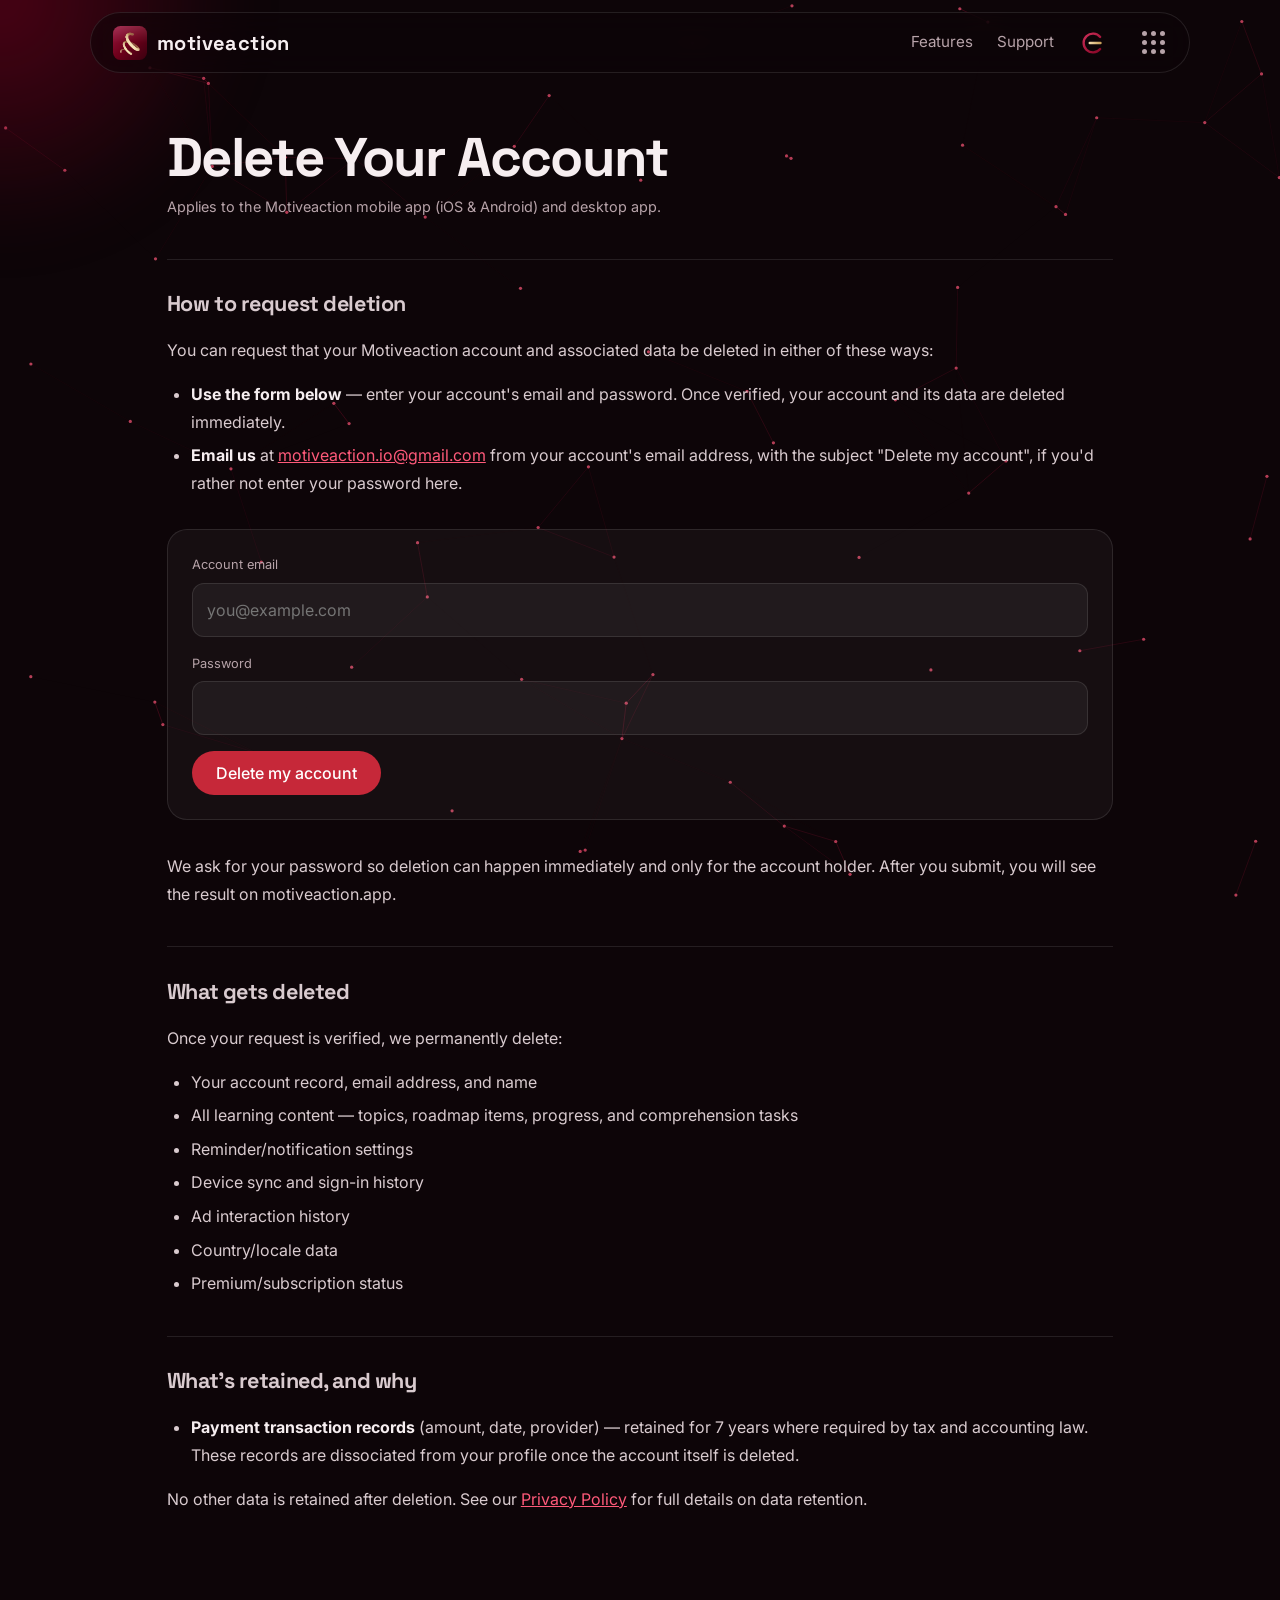
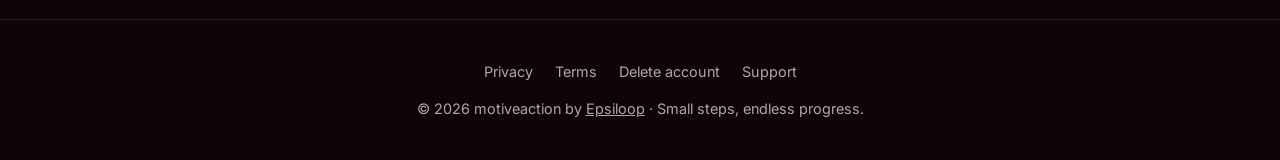
==== delete-account.html @ 20551ca3 "add new project" ====
<!doctype html>
<html lang="en">
<head>
<meta charset="utf-8">
<meta name="viewport" content="width=device-width,initial-scale=1">
<title>Delete Your Account — MotiveAction</title>
<meta name="description" content="How to request deletion of your MotiveAction account and data.">
<meta name="theme-color" content="#800020">
<link rel="canonical" href="https://motiveaction.epsiloop.io/delete-account.html">
<meta name="robots" content="index,follow,max-image-preview:large">
<meta property="og:type" content="website">
<meta property="og:site_name" content="MotiveAction">
<meta property="og:title" content="Delete Your Account — MotiveAction">
<meta property="og:description" content="How to request deletion of your MotiveAction account and data.">
<meta property="og:url" content="https://motiveaction.epsiloop.io/delete-account.html">
<meta property="og:image" content="https://motiveaction.epsiloop.io/og-image.png">
<meta property="og:image:width" content="1200">
<meta property="og:image:height" content="630">
<meta property="og:locale" content="en_US">
<meta name="twitter:card" content="summary_large_image">
<meta name="twitter:title" content="Delete Your Account — MotiveAction">
<meta name="twitter:description" content="How to request deletion of your MotiveAction account and data.">
<meta name="twitter:image" content="https://motiveaction.epsiloop.io/og-image.png">
<link rel="manifest" href="site.webmanifest">
<link rel="icon" href="png/motiveaction-64.png" type="image/png">
<link rel="apple-touch-icon" href="png/motiveaction-180.png">
<link rel="preconnect" href="https://fonts.googleapis.com">
<link rel="preconnect" href="https://fonts.gstatic.com" crossorigin>
<link href="https://fonts.googleapis.com/css2?family=Space+Grotesk:wght@400;500;700&family=Inter:wght@400;500&display=swap" rel="stylesheet">
<link rel="stylesheet" href="style.css">
</head>
<body>
<canvas id="bg" aria-hidden="true"></canvas>
<div class="glow" aria-hidden="true"></div>

<header class="nav">
  <a class="brand" href="/"><img class="brand-ico" src="png/motiveaction-64.png" alt="" width="34" height="34"><span>motiveaction</span></a>
  <nav>
    <a href="/#features">Features</a><a href="support.html">Support</a>
    <a href="https://epsiloop.io" class="nav-logo" aria-label="Epsiloop"><img src="logo.svg" alt="Epsiloop" width="30" height="30"></a>
    <div class="apps">
      <button class="apps-btn" aria-label="Our projects" aria-haspopup="true" aria-expanded="false"><i></i><i></i><i></i><i></i><i></i><i></i><i></i><i></i><i></i></button>
      <div class="apps-menu" role="menu">
        <a href="https://motiveaction.epsiloop.io" role="menuitem"><img src="apps/motiveaction.png" alt="" width="56" height="56">Motiveaction</a>
        <a href="https://biovault.epsiloop.io" role="menuitem"><img src="apps/biovault.png" alt="" width="56" height="56">BioVault</a>
        <a href="https://fraym.epsiloop.io" role="menuitem"><img src="apps/fraym.png" alt="" width="56" height="56">Fraym</a>
      </div>
    </div>
  </nav>
</header>

<main class="legal">
  <h1 class="reveal">Delete Your Account</h1>
  <p class="meta reveal">Applies to the Motiveaction mobile app (iOS &amp; Android) and desktop app.</p>
  <div class="body">


      
      
      

      
      
      
      
      

      <h2>How to request deletion</h2>
      <p>You can request that your Motiveaction account and associated data be deleted in either of these ways:</p>
      <ul>
        <li><strong>Use the form below</strong> — enter your account's email and password. Once verified, your account and its data are deleted immediately.</li>
        <li><strong>Email us</strong> at <a href="mailto:motiveaction.io@gmail.com">motiveaction.io@gmail.com</a> from your account's email address, with the subject "Delete my account", if you'd rather not enter your password here.</li>
      </ul>
      

      

      <form method="POST" action="https://motiveaction.app/delete-account" class="del-form">
        <label for="email">Account email</label>
        <input id="email" type="email" name="email" required placeholder="you@example.com" autocomplete="email">
        <label for="password">Password</label>
        <input id="password" type="password" name="password" required autocomplete="current-password">
        <button type="submit" onclick="return confirm('This permanently deletes your account and all your data. This cannot be undone. Continue?');">Delete my account</button>
      </form>
      <p>We ask for your password so deletion can happen immediately and only for the account holder. After you submit, you will see the result on motiveaction.app.</p>
      <h2>What gets deleted</h2>
      <p>Once your request is verified, we permanently delete:</p>
      <ul>
        <li>Your account record, email address, and name</li>
        <li>All learning content — topics, roadmap items, progress, and comprehension tasks</li>
        <li>Reminder/notification settings</li>
        <li>Device sync and sign-in history</li>
        <li>Ad interaction history</li>
        <li>Country/locale data</li>
        <li>Premium/subscription status</li>
      </ul>

      <h2>What's retained, and why</h2>
      <ul>
        <li><strong>Payment transaction records</strong> (amount, date, provider) — retained for 7 years where required by tax and accounting law. These records are dissociated from your profile once the account itself is deleted.</li>
      </ul>
      <p>No other data is retained after deletion. See our <a href="privacy.html">Privacy Policy</a> for full details on data retention.</p>

    
  </div>
</main>

<footer>
  <div class="links"><a href="privacy.html">Privacy</a><a href="terms.html">Terms</a><a href="delete-account.html">Delete account</a><a href="support.html">Support</a></div>
  © <span id="y"></span> motiveaction by <a href="https://epsiloop.io" style="color:inherit">Epsiloop</a> · Small steps, endless progress.
</footer>
<script src="script.js"></script>
</body>
</html>
---- style.css ----
:root{--bg:#0d0508;--burg:#800020;--burg-2:#a3153a;--pink:#ff5a7a;--text:#f6eef0;--mute:#b7a3a9;--card:rgba(255,255,255,.04);--line:rgba(255,255,255,.1)}
*{box-sizing:border-box;margin:0}
html{scroll-behavior:smooth}
body{background:var(--bg);color:var(--text);font:400 17px/1.6 Inter,system-ui,sans-serif;overflow-x:hidden}
#bg{position:fixed;inset:0;z-index:-2;width:100%;height:100%}
.glow{position:fixed;width:520px;height:520px;border-radius:50%;pointer-events:none;z-index:-1;left:0;top:0;
  background:radial-gradient(circle,rgba(128,0,32,.55),transparent 65%);transform:translate(-50%,-50%);filter:blur(30px)}
h1,h2,h3,.brand{font-family:"Space Grotesk",sans-serif}
.nav{position:fixed;top:12px;left:0;right:0;margin:0 auto;width:min(1100px,calc(100% - 24px));z-index:10;display:flex;justify-content:space-between;align-items:center;padding:8px 14px 8px 22px;
  backdrop-filter:blur(14px);background:rgba(13,5,8,.55);border:1px solid var(--line);border-radius:999px}
.brand{display:flex;align-items:center;gap:10px;color:var(--text);text-decoration:none;font-weight:700;font-size:1.25rem;letter-spacing:.02em}
.nav nav{display:flex;align-items:center;gap:24px}
.nav nav a{color:var(--mute);text-decoration:none;font-size:.95rem;transition:color .2s}
.nav nav a:hover{color:var(--text)}
.btn{display:inline-block;padding:14px 28px;border-radius:999px;background:linear-gradient(135deg,var(--burg-2),var(--burg));color:#fff!important;
  text-decoration:none;font-weight:500;box-shadow:0 8px 30px rgba(128,0,32,.45);transition:transform .2s,box-shadow .2s}
.btn:hover{transform:translateY(-2px);box-shadow:0 12px 40px rgba(163,21,58,.65)}
.btn.small{padding:8px 18px}
.btn.ghost{background:transparent;border:1px solid var(--line);box-shadow:none}
.btn.ghost:hover{border-color:var(--pink)}
.hero{min-height:100vh;display:flex;flex-direction:column;justify-content:center;padding:120px 6vw 60px;max-width:1100px;margin:auto}
.eyebrow{color:var(--pink);letter-spacing:.3em;text-transform:uppercase;font-size:.8rem;margin-bottom:20px}
h1{font-size:clamp(2.8rem,8vw,6.5rem);line-height:1.02;font-weight:700;letter-spacing:-.03em}
.grad{background:linear-gradient(100deg,var(--pink),var(--burg-2) 50%,#ffb3c1);background-size:200% auto;-webkit-background-clip:text;background-clip:text;color:transparent;animation:shine 6s linear infinite}
@keyframes shine{to{background-position:200% center}}
.lead{max-width:560px;color:var(--mute);margin:28px 0 36px;font-size:1.2rem}
.cta{display:flex;gap:14px;flex-wrap:wrap;margin-top:32px}
.scroll{position:absolute;bottom:28px;left:50%;width:22px;height:36px;border:2px solid var(--line);border-radius:12px}
.scroll::after{content:"";position:absolute;left:50%;top:6px;width:3px;height:7px;margin-left:-1.5px;background:var(--pink);border-radius:2px;animation:wheel 1.6s infinite}
@keyframes wheel{to{transform:translateY(12px);opacity:0}}
.section{max-width:1100px;margin:auto;padding:110px 6vw}
.section.center{text-align:center}
h2{font-size:clamp(1.8rem,4vw,3rem);letter-spacing:-.02em;margin-bottom:40px}
.cards{display:grid;grid-template-columns:repeat(auto-fit,minmax(280px,1fr));gap:24px}
.card{position:relative;display:block;padding:34px;border-radius:24px;border:1px solid var(--line);background:var(--card);backdrop-filter:blur(10px);
  color:var(--text);text-decoration:none;transition:border-color .3s,transform .15s ease-out;transform-style:preserve-3d;overflow:hidden}
.card::before{content:"";position:absolute;inset:0;background:radial-gradient(300px circle at var(--mx,50%) var(--my,0%),rgba(255,90,122,.18),transparent 70%);opacity:0;transition:opacity .3s}
.card:hover{border-color:var(--burg-2)}.card:hover::before{opacity:1}
.tag{font-size:.75rem;color:var(--pink);letter-spacing:.08em}
.card h3{font-size:1.9rem;margin:10px 0}
.card p{color:var(--mute)}
.arrow{display:inline-block;margin-top:22px;color:var(--pink)}
.about{font-size:1.35rem;max-width:760px;color:var(--mute)}
.about em{color:var(--text);font-style:normal;border-bottom:2px solid var(--burg-2)}
.stats{display:grid;grid-template-columns:repeat(auto-fit,minmax(200px,1fr));gap:24px;margin-top:60px}
.stats b{display:block;font:700 3.2rem "Space Grotesk",sans-serif;color:var(--pink)}
.stats small{color:var(--mute)}
footer{text-align:center;color:var(--mute);padding:40px 20px;border-top:1px solid var(--line);font-size:.9rem}
.reveal{opacity:0;transform:translateY(30px);transition:opacity .8s,transform .8s}
.reveal.in{opacity:1;transform:none}
@media(max-width:600px){.nav nav>a:not(.btn){display:none}.scroll{display:none}}
@media(prefers-reduced-motion:reduce){*{animation:none!important;transition:none!important}.reveal{opacity:1;transform:none}}

/* --- product sub-site additions --- */
.nav nav a.active{color:var(--text)}
.hero.compact{min-height:78vh}
.hero h1.product{font-size:clamp(2.6rem,7vw,5.2rem)}
.feat{display:block;cursor:default}
.feat .ico{display:grid;place-items:center;width:56px;height:56px;border-radius:16px;margin-bottom:16px;background:linear-gradient(135deg,rgba(255,90,122,.16),rgba(128,0,32,.28));border:1px solid rgba(255,90,122,.28);box-shadow:0 8px 24px rgba(128,0,32,.35),inset 0 1px 0 rgba(255,255,255,.1);transition:transform .25s}
.feat .ico svg{width:30px;height:30px}
.feat:hover .ico{transform:translateY(-3px) scale(1.06)}
.feat h3{font-size:1.25rem;margin:0 0 8px}
.feat p{color:var(--mute);font-size:.98rem}
.legal{max-width:1100px;margin:auto;padding:130px 6vw 90px}
.legal h1{font-size:clamp(2.2rem,5vw,3.4rem);margin-bottom:10px}
.legal .meta{color:var(--mute);font-size:.9rem;margin-bottom:40px}
.legal .body{color:#d9cbcf;font-size:1rem;line-height:1.75}
.legal .body p{margin-bottom:1rem}
.legal .body h2{font-size:1.35rem;margin:2.4rem 0 .8rem;padding-top:1.6rem;border-top:1px solid var(--line)}
.legal .body h3{font-size:1.08rem;font-family:"Space Grotesk",sans-serif;margin:1.5rem 0 .5rem;color:var(--text)}
.legal .body ul,.legal .body ol{padding-left:1.5rem;margin-bottom:1rem}
.legal .body li{margin-bottom:.35rem}
.legal .body a{color:var(--pink)}
.legal .body strong{color:var(--text)}
.legal .body code{background:var(--card);border:1px solid var(--line);border-radius:6px;padding:1px 6px;font-size:.9em}
.legal .body address{font-style:normal;background:var(--card);border:1px solid var(--line);border-radius:14px;padding:1rem 1.25rem;margin-bottom:1rem;line-height:1.9}
.legal .body table{width:100%;border-collapse:collapse;margin-bottom:1.25rem;font-size:.9rem;display:block;overflow-x:auto}
.legal .body th{text-align:left;background:rgba(255,255,255,.06);padding:.6rem .85rem;border:1px solid var(--line)}
.legal .body td{padding:.6rem .85rem;border:1px solid var(--line);vertical-align:top}
.del-form{margin:2rem 0;padding:1.5rem;border:1px solid var(--line);border-radius:20px;background:var(--card)}
.del-form label{display:block;font-size:.8rem;color:var(--mute);margin-bottom:6px}
.del-form input{width:100%;margin-bottom:16px;padding:12px 14px;border-radius:12px;border:1px solid var(--line);background:rgba(255,255,255,.05);color:var(--text);font:inherit}
.del-form input:focus{outline:none;border-color:var(--pink)}
.del-form button{border:0;cursor:pointer;padding:12px 24px;border-radius:999px;background:#c62839;color:#fff;font:500 1rem Inter,sans-serif}
.del-form button:hover{background:#e0303f}
footer .links{display:flex;gap:22px;justify-content:center;flex-wrap:wrap;margin-bottom:14px}
footer .links a{color:var(--mute);text-decoration:none}
footer .links a:hover{color:var(--pink)}

/* --- MotiveAction app icon --- */
.brand-ico{border-radius:22%}
.hero-ico{width:88px;height:88px;border-radius:22%;margin-bottom:22px;box-shadow:0 10px 40px rgba(76,102,255,.45)}

/* --- apps menu + product icons --- */
.apps{position:relative}
.apps-btn{display:grid;grid-template-columns:repeat(3,5px);gap:4px;padding:10px;border-radius:50%;border:0;background:transparent;cursor:pointer;transition:background .2s}
.apps-btn:hover,.apps-btn[aria-expanded=true]{background:rgba(255,255,255,.08)}
.apps-btn i{width:5px;height:5px;border-radius:50%;background:var(--mute)}
.apps-menu{position:absolute;right:0;top:calc(100% + 14px);width:280px;padding:16px;border-radius:20px;border:1px solid var(--line);
  background:rgba(20,8,12,.96);backdrop-filter:blur(14px);box-shadow:0 20px 60px rgba(0,0,0,.6);
  display:none;grid-template-columns:repeat(2,1fr);gap:6px}
.apps-menu.open{display:grid}
.apps-menu a{display:flex;flex-direction:column;align-items:center;gap:8px;padding:14px 8px;border-radius:14px;color:var(--text)!important;text-decoration:none;font-size:.9rem;transition:background .2s}
.apps-menu a:hover{background:rgba(255,255,255,.07)}
.apps-menu img,.card .app-ico{width:56px;height:56px;border-radius:50%;display:block}
.nav-logo{display:flex;align-items:center}.nav-logo img{display:block}
@media(max-width:600px){
  .nav{padding:6px 10px 6px 16px;top:8px;width:calc(100% - 16px)}
  .nav nav{gap:10px}
  .nav nav>a.nav-logo{display:flex}
  .apps{position:static}
  .apps-menu{position:absolute;left:0;right:0;width:auto;top:calc(100% + 8px)}
}

.store{display:inline-flex;align-items:center;gap:12px;padding:10px 22px 10px 18px;border-radius:14px;color:#fff!important;text-decoration:none;
  background:linear-gradient(160deg,rgba(255,255,255,.1),rgba(255,255,255,.03)),#150a0e;border:1px solid rgba(255,255,255,.16);
  box-shadow:0 8px 24px rgba(0,0,0,.4),inset 0 1px 0 rgba(255,255,255,.12);backdrop-filter:blur(10px);transition:transform .2s,border-color .2s,box-shadow .2s}
.store:hover{transform:translateY(-2px);border-color:var(--pink);box-shadow:0 12px 32px rgba(163,21,58,.5),inset 0 1px 0 rgba(255,255,255,.18)}
.store svg{width:28px;height:28px;flex:none}
.store span{display:flex;flex-direction:column;text-align:left;line-height:1.1}
.store small{font-size:.68rem;opacity:.7;letter-spacing:.02em}
.store b{font-size:1.1rem;font-weight:600}

/* --- coming soon badge --- */
.badge{display:inline-block;vertical-align:middle;margin-left:8px;padding:3px 10px;border-radius:999px;font:500 .68rem Inter,sans-serif;letter-spacing:.06em;text-transform:uppercase;color:var(--pink);border:1px solid rgba(255,90,122,.4);background:rgba(255,90,122,.1)}
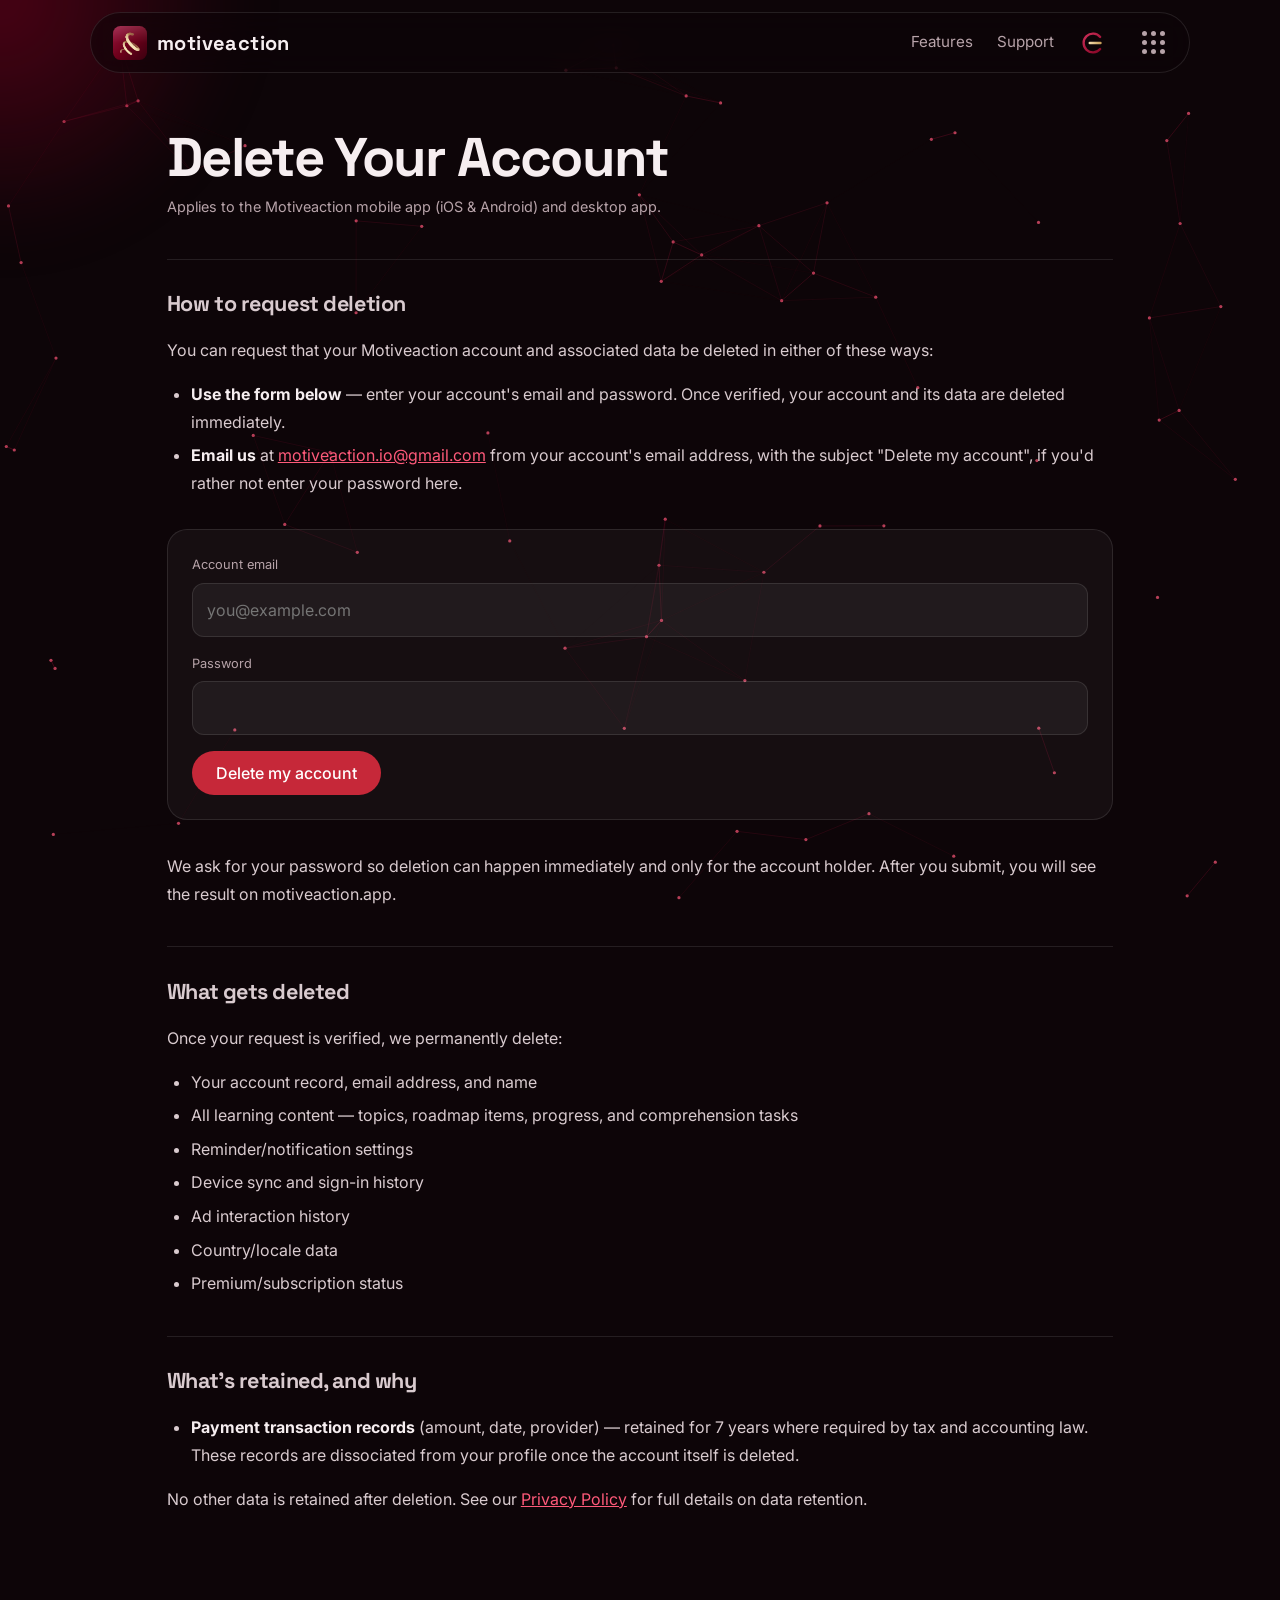
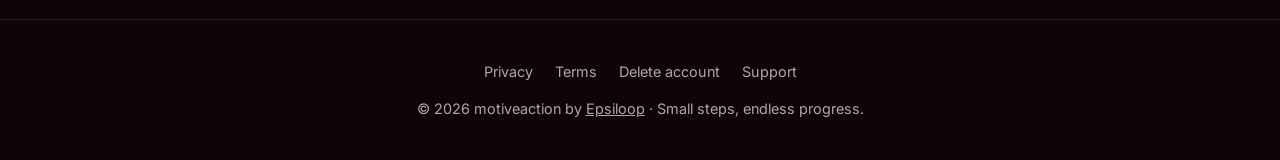
==== commit 418d3913: "rename biovault to epsivault" ====
--- a/delete-account.html
+++ b/delete-account.html
@@ -42,7 +42,7 @@
       <button class="apps-btn" aria-label="Our projects" aria-haspopup="true" aria-expanded="false"><i></i><i></i><i></i><i></i><i></i><i></i><i></i><i></i><i></i></button>
       <div class="apps-menu" role="menu">
         <a href="https://motiveaction.epsiloop.io" role="menuitem"><img src="apps/motiveaction.png" alt="" width="56" height="56">Motiveaction</a>
-        <a href="https://biovault.epsiloop.io" role="menuitem"><img src="apps/biovault.png" alt="" width="56" height="56">BioVault</a>
+        <a href="https://epsivalut.epsiloop.io" role="menuitem"><img src="apps/biovault.png" alt="" width="56" height="56">BioVault</a>
         <a href="https://fraym.epsiloop.io" role="menuitem"><img src="apps/fraym.png" alt="" width="56" height="56">Fraym</a>
       </div>
     </div>
--- a/style.css
+++ b/style.css
@@ -123,3 +123,43 @@
 
 /* --- coming soon badge --- */
 .badge{display:inline-block;vertical-align:middle;margin-left:8px;padding:3px 10px;border-radius:999px;font:500 .68rem Inter,sans-serif;letter-spacing:.06em;text-transform:uppercase;color:var(--pink);border:1px solid rgba(255,90,122,.4);background:rgba(255,90,122,.1)}
+/* --- download buttons: fixed-size button; version list drops down as an overlay (no layout shift) --- */
+.cta{align-items:flex-start}
+.dl{position:relative;width:230px;color:#fff;cursor:pointer;outline:none;z-index:1}
+.dl:hover,.dl:focus-within,.dl.open{z-index:20}
+.dl-head{position:relative;display:flex;align-items:center;gap:12px;padding:12px 16px 12px 18px;border-radius:16px;
+  background:linear-gradient(160deg,rgba(255,255,255,.1),rgba(255,255,255,.03)),#150a0e;border:1px solid rgba(255,255,255,.16);
+  box-shadow:0 8px 24px rgba(0,0,0,.4),inset 0 1px 0 rgba(255,255,255,.12);backdrop-filter:blur(10px);
+  transition:border-color .3s,box-shadow .4s,border-radius .3s .1s}
+.dl:hover .dl-head,.dl:focus-within .dl-head,.dl.open .dl-head{border-color:var(--pink);border-radius:16px 16px 0 0;transition-delay:0s;
+  box-shadow:0 12px 30px rgba(163,21,58,.45),inset 0 1px 0 rgba(255,255,255,.18)}
+.dl-head>svg{width:28px;height:28px;flex:none;transition:transform .4s cubic-bezier(.2,.8,.2,1)}
+.dl-head>span{display:flex;flex-direction:column;line-height:1.1;flex:1}
+.dl-head small{font-size:.68rem;opacity:.7}
+.dl-head b{font-size:1.1rem;font-weight:600}
+.chev{width:8px;height:8px;border-right:2px solid var(--mute);border-bottom:2px solid var(--mute);transform:translateY(-2px) rotate(45deg);transition:transform .4s cubic-bezier(.2,.8,.2,1),border-color .3s}
+.dl:hover .chev,.dl:focus-within .chev,.dl.open .chev{transform:translateY(2px) rotate(225deg);border-color:var(--pink)}
+.dl:hover .dl-head>svg,.dl:focus-within .dl-head>svg,.dl.open .dl-head>svg{transform:translateY(-2px) scale(1.1)}
+.dl-opts{position:absolute;left:0;right:0;top:100%;display:grid;grid-template-rows:0fr;pointer-events:none;
+  background:#150a0e;border-radius:0 0 16px 16px;box-shadow:0 24px 50px rgba(0,0,0,.6);transition:grid-template-rows .45s cubic-bezier(.2,.8,.2,1)}
+.dl:hover .dl-opts,.dl:focus-within .dl-opts,.dl.open .dl-opts{grid-template-rows:1fr;pointer-events:auto}
+.dl-opts>div{min-height:0;overflow:hidden;padding:0 10px;display:flex;flex-direction:column;gap:6px;border:1px solid transparent;border-top:0;border-radius:0 0 16px 16px;
+  transition:padding .45s,border-color .3s}
+.dl:hover .dl-opts>div,.dl:focus-within .dl-opts>div,.dl.open .dl-opts>div{padding:10px 10px 12px;border-color:var(--pink)}
+.dl-opts a{display:flex;align-items:center;gap:10px;padding:10px 12px;border-radius:12px;color:var(--text)!important;text-decoration:none;
+  background:rgba(255,255,255,.05);opacity:0;transform:translateY(-8px);transition:opacity .35s,transform .35s,background .2s}
+.dl:hover .dl-opts a,.dl:focus-within .dl-opts a,.dl.open .dl-opts a{opacity:1;transform:none}
+.dl:hover .dl-opts a:nth-child(2),.dl:focus-within .dl-opts a:nth-child(2),.dl.open .dl-opts a:nth-child(2){transition-delay:.07s}
+.dl-opts a:hover,.dl-opts a:focus-visible{background:linear-gradient(135deg,var(--burg-2),var(--burg));outline:none}
+.dl-opts a span{display:flex;flex-direction:column;flex:1;line-height:1.2}
+.dl-opts a b{font-size:.95rem;font-weight:600}
+.dl-opts a small{font-size:.7rem;opacity:.65}
+.dl-opts a em{font-style:normal;font-size:.72rem;opacity:.65}
+.dl-opts a svg{width:18px;height:18px;flex:none;transition:transform .25s}
+.dl-opts a:hover svg{transform:translateY(2px)}
+@media(max-width:600px){.dl{width:100%}}
+.cta-groups{display:flex;flex-direction:column;gap:28px;margin-top:32px}
+.cta-groups .cta{margin-top:0}
+.cta-label{color:var(--mute);letter-spacing:.2em;text-transform:uppercase;font-size:.75rem;margin-bottom:12px}
+.center .cta-groups,.center .cta-group{align-items:center}
+.center .cta{justify-content:center}
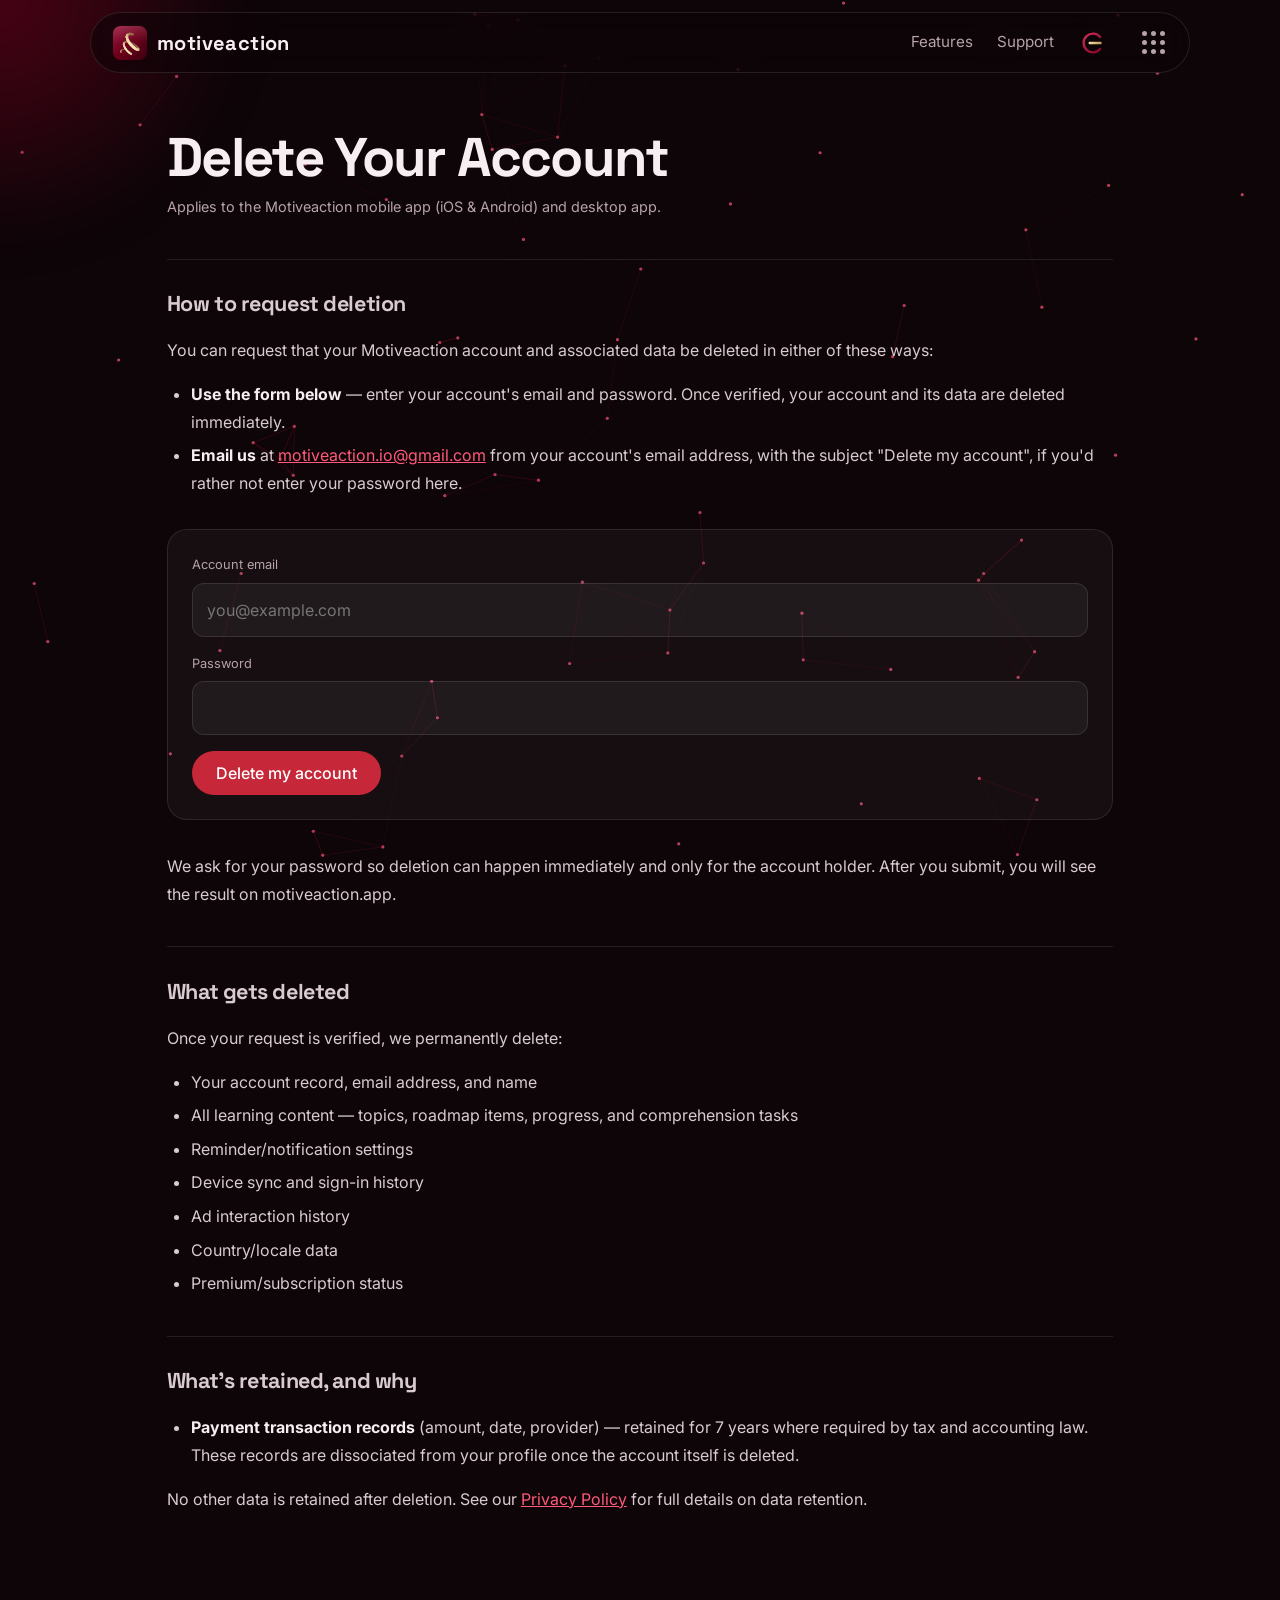
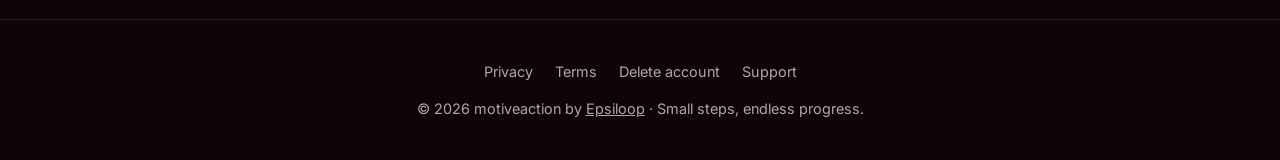
==== commit 7649bf6b: "fix urls" ====
--- a/delete-account.html
+++ b/delete-account.html
@@ -42,7 +42,7 @@
       <button class="apps-btn" aria-label="Our projects" aria-haspopup="true" aria-expanded="false"><i></i><i></i><i></i><i></i><i></i><i></i><i></i><i></i><i></i></button>
       <div class="apps-menu" role="menu">
         <a href="https://motiveaction.epsiloop.io" role="menuitem"><img src="apps/motiveaction.png" alt="" width="56" height="56">Motiveaction</a>
-        <a href="https://epsivalut.epsiloop.io" role="menuitem"><img src="apps/biovault.png" alt="" width="56" height="56">BioVault</a>
+        <a href="https://biovault.epsiloop.io" role="menuitem"><img src="apps/epsivault.png" alt="" width="56" height="56">EpsiVault</a>
         <a href="https://fraym.epsiloop.io" role="menuitem"><img src="apps/fraym.png" alt="" width="56" height="56">Fraym</a>
       </div>
     </div>
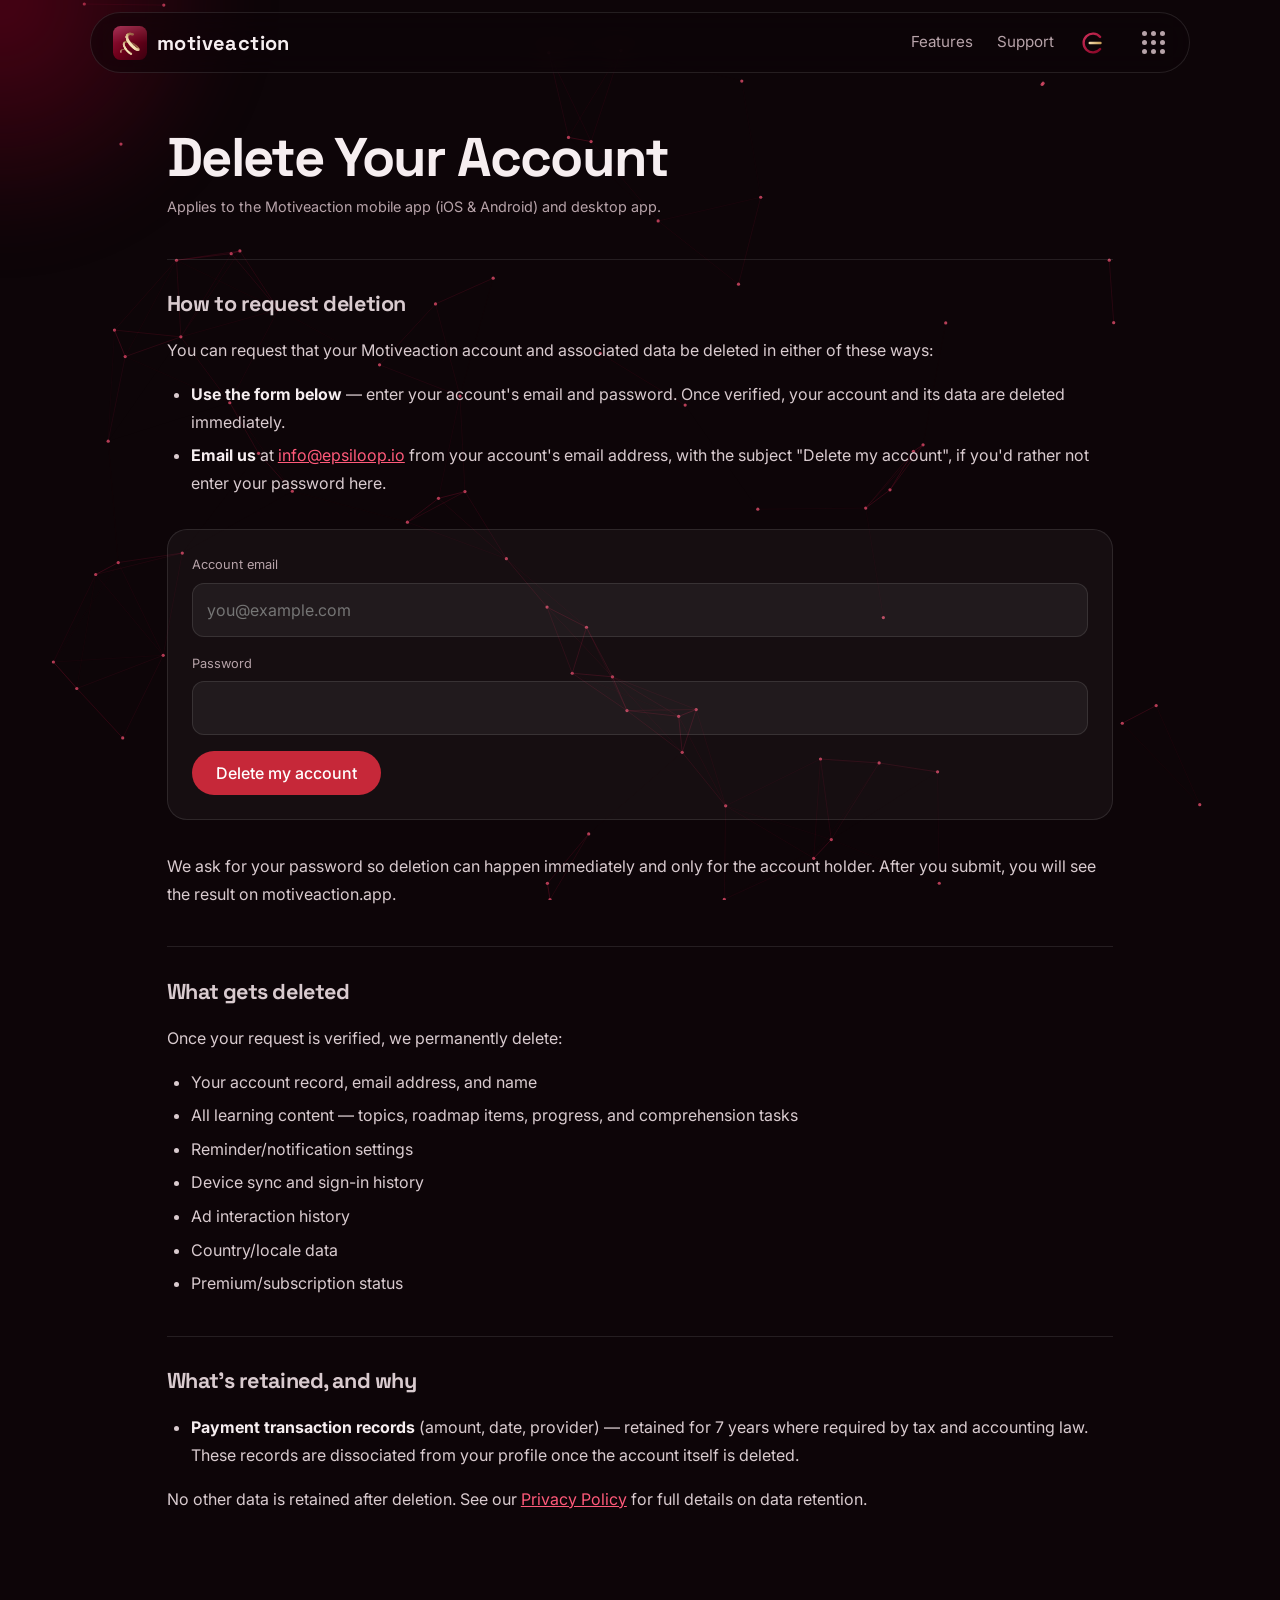
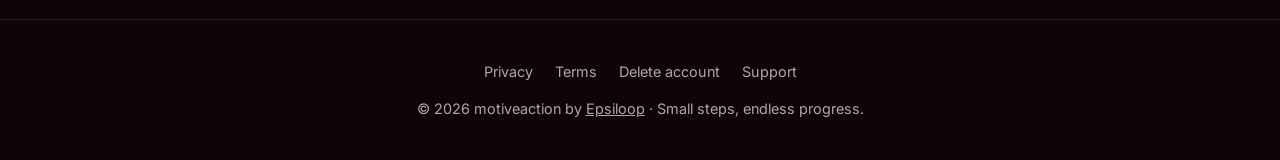
==== commit b3903c79: "fix wrong email" ====
--- a/delete-account.html
+++ b/delete-account.html
@@ -69,7 +69,7 @@
       <p>You can request that your Motiveaction account and associated data be deleted in either of these ways:</p>
       <ul>
         <li><strong>Use the form below</strong> — enter your account's email and password. Once verified, your account and its data are deleted immediately.</li>
-        <li><strong>Email us</strong> at <a href="mailto:motiveaction.io@gmail.com">motiveaction.io@gmail.com</a> from your account's email address, with the subject "Delete my account", if you'd rather not enter your password here.</li>
+        <li><strong>Email us</strong> at <a href="mailto:info@epsiloop.io">info@epsiloop.io</a> from your account's email address, with the subject "Delete my account", if you'd rather not enter your password here.</li>
       </ul>
       
 
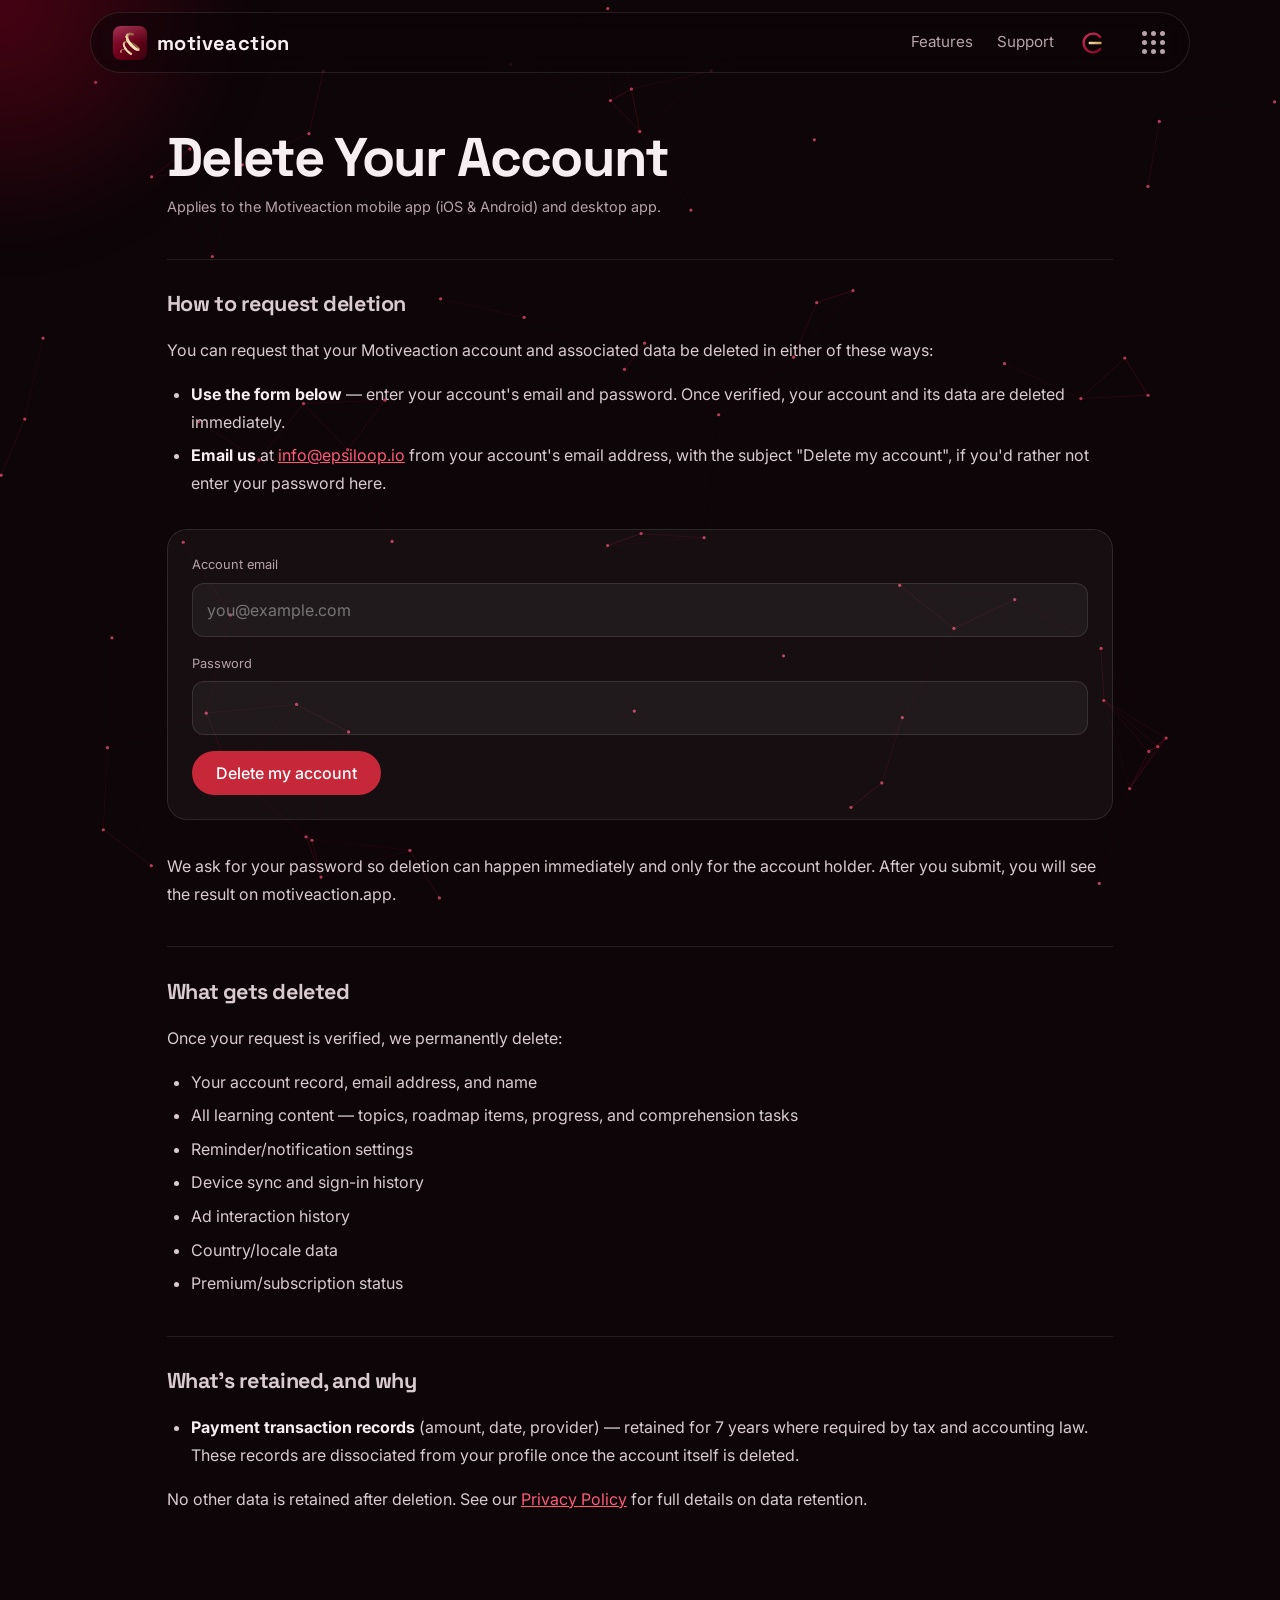
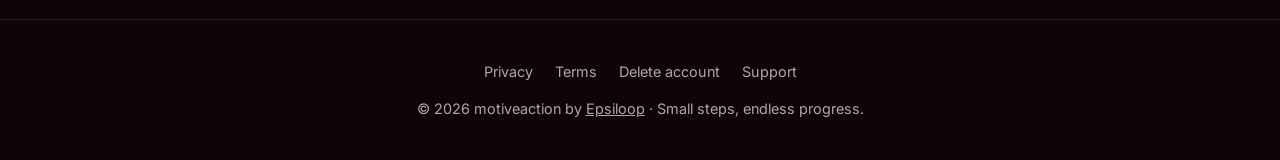
==== commit 94d36fab: "fix url for vault" ====
--- a/delete-account.html
+++ b/delete-account.html
@@ -42,7 +42,7 @@
       <button class="apps-btn" aria-label="Our projects" aria-haspopup="true" aria-expanded="false"><i></i><i></i><i></i><i></i><i></i><i></i><i></i><i></i><i></i></button>
       <div class="apps-menu" role="menu">
         <a href="https://motiveaction.epsiloop.io" role="menuitem"><img src="apps/motiveaction.png" alt="" width="56" height="56">Motiveaction</a>
-        <a href="https://biovault.epsiloop.io" role="menuitem"><img src="apps/epsivault.png" alt="" width="56" height="56">EpsiVault</a>
+        <a href="https://epsivault.epsiloop.io" role="menuitem"><img src="apps/epsivault.png" alt="" width="56" height="56">EpsiVault</a>
         <a href="https://fraym.epsiloop.io" role="menuitem"><img src="apps/fraym.png" alt="" width="56" height="56">Fraym</a>
       </div>
     </div>
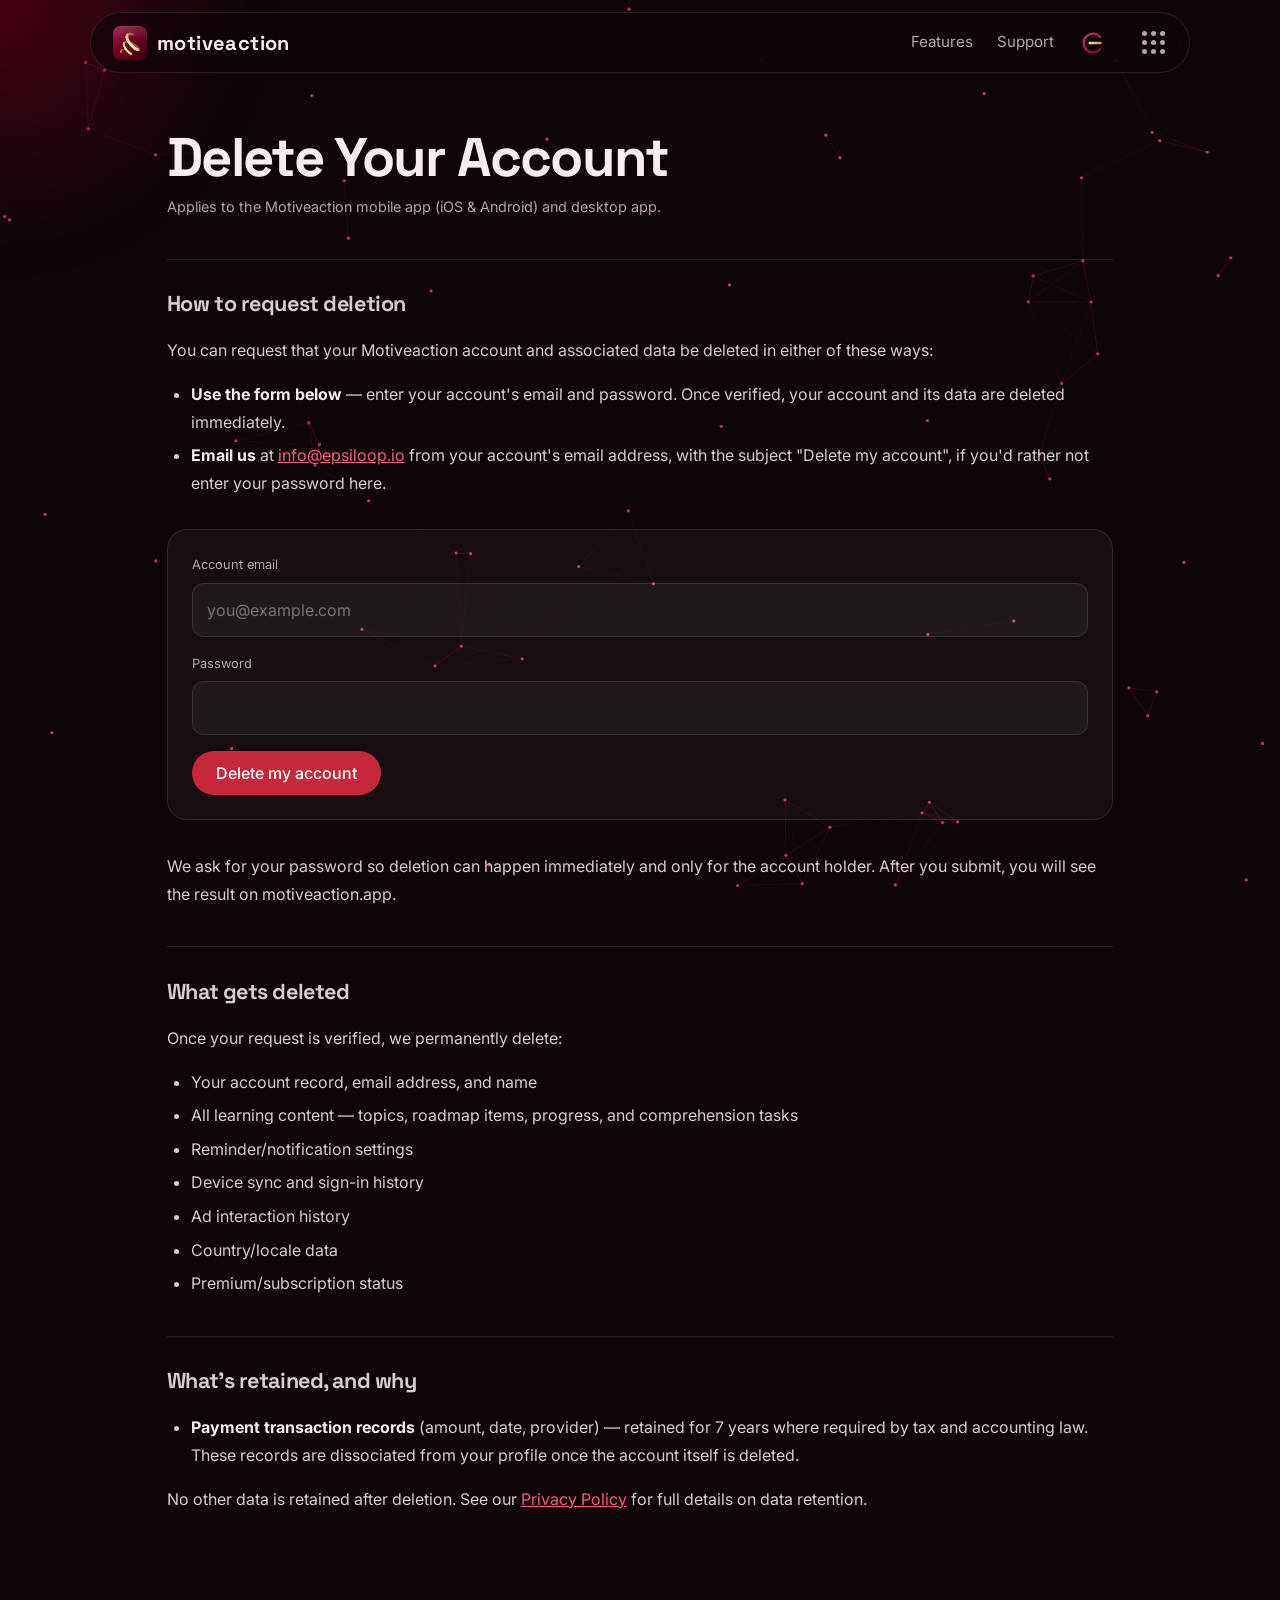
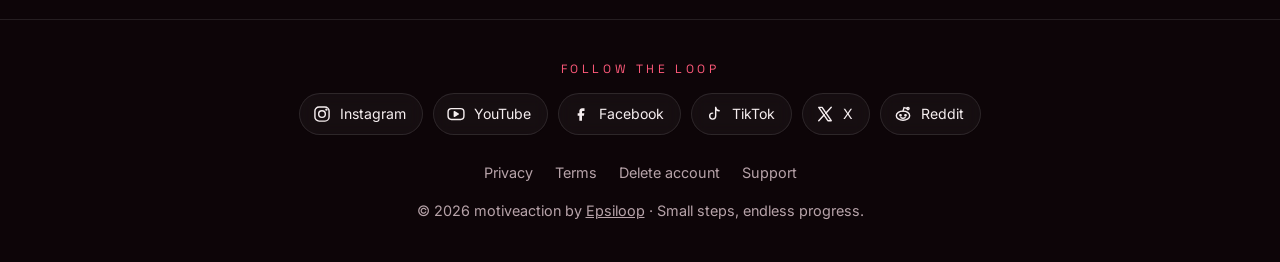
==== commit 4df66a01: "add new social links" ====
--- a/delete-account.html
+++ b/delete-account.html
@@ -106,7 +106,8 @@
 </main>
 
 <footer>
-  <div class="links"><a href="privacy.html">Privacy</a><a href="terms.html">Terms</a><a href="delete-account.html">Delete account</a><a href="support.html">Support</a></div>
+  <div class="social-wrap"><p class="social-title">Follow the loop</p><div class="social"><a href="https://www.instagram.com/epsiloop.io" target="_blank" rel="noopener noreferrer" style="--c:#e1306c" aria-label="Epsiloop on Instagram"><svg viewBox="0 0 24 24" fill="none" stroke="currentColor" stroke-width="1.7" stroke-linecap="round" stroke-linejoin="round" aria-hidden="true"><rect x="3.5" y="3.5" width="17" height="17" rx="5"/><circle cx="12" cy="12" r="4"/><circle cx="17.3" cy="6.7" r=".6" fill="currentColor"/></svg><span>Instagram</span></a><a href="https://www.youtube.com/@epsiloop" target="_blank" rel="noopener noreferrer" style="--c:#ff2d2d" aria-label="Epsiloop on YouTube"><svg viewBox="0 0 24 24" fill="none" stroke="currentColor" stroke-width="1.7" stroke-linecap="round" stroke-linejoin="round" aria-hidden="true"><rect x="2.5" y="5.5" width="19" height="13" rx="4"/><path d="M10 9.2v5.6l4.8-2.8z" fill="currentColor"/></svg><span>YouTube</span></a><a href="https://www.facebook.com/profile.php?id=61596055442899" target="_blank" rel="noopener noreferrer" style="--c:#4c8dff" aria-label="Epsiloop on Facebook"><svg viewBox="0 0 24 24" fill="none" stroke="currentColor" stroke-width="1.7" stroke-linecap="round" stroke-linejoin="round" aria-hidden="true"><path d="M14 8.5h2.2V5h-2.7C11 5 10 6.6 10 8.6V11H8v3.2h2V20h3.2v-5.8h2.3l.5-3.2h-2.8V9.2c0-.5.3-.7.8-.7z" fill="currentColor" stroke="none"/></svg><span>Facebook</span></a><a href="https://www.tiktok.com/@epsiloop" target="_blank" rel="noopener noreferrer" style="--c:#25f4ee" aria-label="Epsiloop on TikTok"><svg viewBox="0 0 24 24" fill="none" stroke="currentColor" stroke-width="1.7" stroke-linecap="round" stroke-linejoin="round" aria-hidden="true"><path d="M14 4v10.5a3.6 3.6 0 1 1-3.6-3.6M14 4c.3 2.3 1.9 3.9 4.2 4.1"/></svg><span>TikTok</span></a><a href="https://x.com/epsiloopio" target="_blank" rel="noopener noreferrer" style="--c:#ffffff" aria-label="Epsiloop on X"><svg viewBox="0 0 24 24" fill="none" stroke="currentColor" stroke-width="1.7" stroke-linecap="round" stroke-linejoin="round" aria-hidden="true"><path d="M4.5 4h4l11 16h-4z"/><path d="M4.5 20l6.6-7M13 11l6.5-7"/></svg><span>X</span></a><a href="https://www.reddit.com/r/epsiloop/" target="_blank" rel="noopener noreferrer" style="--c:#ff6a2b" aria-label="Epsiloop on Reddit"><svg viewBox="0 0 24 24" fill="none" stroke="currentColor" stroke-width="1.7" stroke-linecap="round" stroke-linejoin="round" aria-hidden="true"><ellipse cx="12" cy="14" rx="8" ry="5.5"/><circle cx="9" cy="13.5" r=".8" fill="currentColor"/><circle cx="15" cy="13.5" r=".8" fill="currentColor"/><path d="M9.5 16.3c1.5 1 3.5 1 5 0M12 8.5l1.2-4.2 3.6.9"/><circle cx="18" cy="5.5" r="1.3"/></svg><span>Reddit</span></a></div></div>
+    <div class="links"><a href="privacy.html">Privacy</a><a href="terms.html">Terms</a><a href="delete-account.html">Delete account</a><a href="support.html">Support</a></div>
   © <span id="y"></span> motiveaction by <a href="https://epsiloop.io" style="color:inherit">Epsiloop</a> · Small steps, endless progress.
 </footer>
 <script src="script.js"></script>
--- a/style.css
+++ b/style.css
@@ -163,3 +163,14 @@
 .cta-label{color:var(--mute);letter-spacing:.2em;text-transform:uppercase;font-size:.75rem;margin-bottom:12px}
 .center .cta-groups,.center .cta-group{align-items:center}
 .center .cta{justify-content:center}
+
+/* Social links */
+.social-wrap{margin-bottom:26px}
+.social-title{font-family:"Space Grotesk",sans-serif;font-size:.75rem;letter-spacing:.3em;text-transform:uppercase;color:var(--pink,var(--ep-accent,#ff5a7a));margin-bottom:14px}
+.social{display:flex;flex-wrap:wrap;gap:10px;justify-content:center}
+.social a{--c:#ff5a7a;display:inline-flex;align-items:center;gap:8px;padding:9px 16px 9px 12px;border-radius:999px;color:var(--text,var(--ep-text,#f6eef0))!important;text-decoration:none;font-size:.88rem;
+  background:rgba(255,255,255,.04);border:1px solid rgba(255,255,255,.1);backdrop-filter:blur(8px);transition:transform .25s,border-color .25s,box-shadow .25s,background .25s}
+.social a svg{width:20px;height:20px;transition:color .25s,transform .25s}
+.social a:hover,.social a:focus-visible{transform:translateY(-3px);border-color:var(--c);background:color-mix(in srgb,var(--c) 14%,transparent);box-shadow:0 8px 26px color-mix(in srgb,var(--c) 40%,transparent)}
+.social a:hover svg{color:var(--c);transform:scale(1.15) rotate(-6deg)}
+@media(max-width:520px){.social a span{display:none}.social a{padding:11px}.social a svg{width:22px;height:22px}}
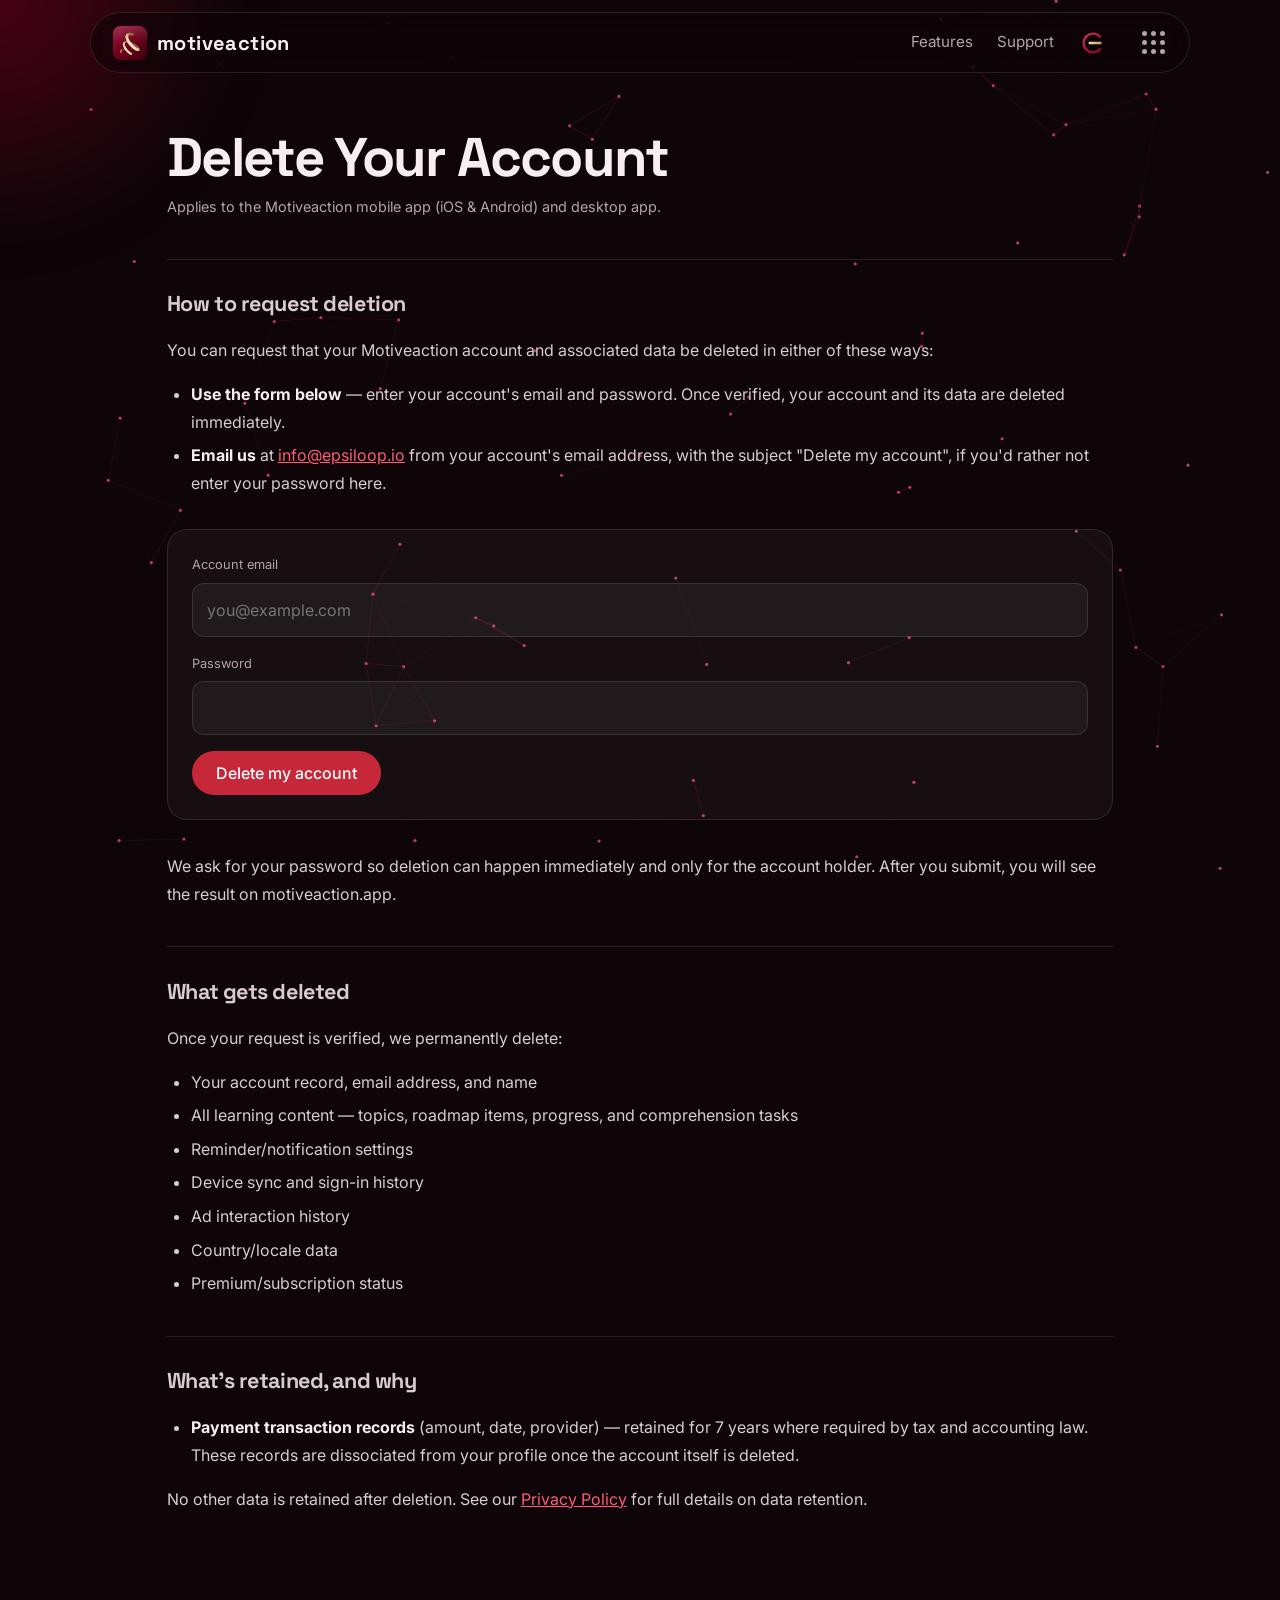
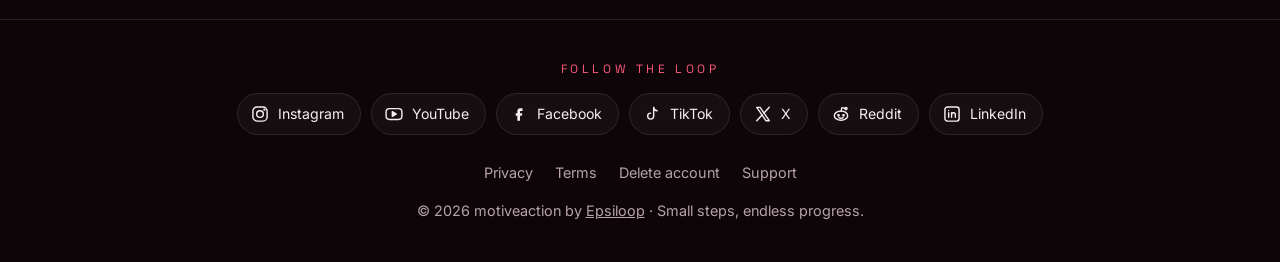
==== commit 9fda6bb4: "add new social link" ====
--- a/delete-account.html
+++ b/delete-account.html
@@ -106,7 +106,7 @@
 </main>
 
 <footer>
-  <div class="social-wrap"><p class="social-title">Follow the loop</p><div class="social"><a href="https://www.instagram.com/epsiloop.io" target="_blank" rel="noopener noreferrer" style="--c:#e1306c" aria-label="Epsiloop on Instagram"><svg viewBox="0 0 24 24" fill="none" stroke="currentColor" stroke-width="1.7" stroke-linecap="round" stroke-linejoin="round" aria-hidden="true"><rect x="3.5" y="3.5" width="17" height="17" rx="5"/><circle cx="12" cy="12" r="4"/><circle cx="17.3" cy="6.7" r=".6" fill="currentColor"/></svg><span>Instagram</span></a><a href="https://www.youtube.com/@epsiloop" target="_blank" rel="noopener noreferrer" style="--c:#ff2d2d" aria-label="Epsiloop on YouTube"><svg viewBox="0 0 24 24" fill="none" stroke="currentColor" stroke-width="1.7" stroke-linecap="round" stroke-linejoin="round" aria-hidden="true"><rect x="2.5" y="5.5" width="19" height="13" rx="4"/><path d="M10 9.2v5.6l4.8-2.8z" fill="currentColor"/></svg><span>YouTube</span></a><a href="https://www.facebook.com/profile.php?id=61596055442899" target="_blank" rel="noopener noreferrer" style="--c:#4c8dff" aria-label="Epsiloop on Facebook"><svg viewBox="0 0 24 24" fill="none" stroke="currentColor" stroke-width="1.7" stroke-linecap="round" stroke-linejoin="round" aria-hidden="true"><path d="M14 8.5h2.2V5h-2.7C11 5 10 6.6 10 8.6V11H8v3.2h2V20h3.2v-5.8h2.3l.5-3.2h-2.8V9.2c0-.5.3-.7.8-.7z" fill="currentColor" stroke="none"/></svg><span>Facebook</span></a><a href="https://www.tiktok.com/@epsiloop" target="_blank" rel="noopener noreferrer" style="--c:#25f4ee" aria-label="Epsiloop on TikTok"><svg viewBox="0 0 24 24" fill="none" stroke="currentColor" stroke-width="1.7" stroke-linecap="round" stroke-linejoin="round" aria-hidden="true"><path d="M14 4v10.5a3.6 3.6 0 1 1-3.6-3.6M14 4c.3 2.3 1.9 3.9 4.2 4.1"/></svg><span>TikTok</span></a><a href="https://x.com/epsiloopio" target="_blank" rel="noopener noreferrer" style="--c:#ffffff" aria-label="Epsiloop on X"><svg viewBox="0 0 24 24" fill="none" stroke="currentColor" stroke-width="1.7" stroke-linecap="round" stroke-linejoin="round" aria-hidden="true"><path d="M4.5 4h4l11 16h-4z"/><path d="M4.5 20l6.6-7M13 11l6.5-7"/></svg><span>X</span></a><a href="https://www.reddit.com/r/epsiloop/" target="_blank" rel="noopener noreferrer" style="--c:#ff6a2b" aria-label="Epsiloop on Reddit"><svg viewBox="0 0 24 24" fill="none" stroke="currentColor" stroke-width="1.7" stroke-linecap="round" stroke-linejoin="round" aria-hidden="true"><ellipse cx="12" cy="14" rx="8" ry="5.5"/><circle cx="9" cy="13.5" r=".8" fill="currentColor"/><circle cx="15" cy="13.5" r=".8" fill="currentColor"/><path d="M9.5 16.3c1.5 1 3.5 1 5 0M12 8.5l1.2-4.2 3.6.9"/><circle cx="18" cy="5.5" r="1.3"/></svg><span>Reddit</span></a></div></div>
+  <div class="social-wrap"><p class="social-title">Follow the loop</p><div class="social"><a href="https://www.instagram.com/epsiloop.io" target="_blank" rel="noopener noreferrer" style="--c:#e1306c" aria-label="Epsiloop on Instagram"><svg viewBox="0 0 24 24" fill="none" stroke="currentColor" stroke-width="1.7" stroke-linecap="round" stroke-linejoin="round" aria-hidden="true"><rect x="3.5" y="3.5" width="17" height="17" rx="5"/><circle cx="12" cy="12" r="4"/><circle cx="17.3" cy="6.7" r=".6" fill="currentColor"/></svg><span>Instagram</span></a><a href="https://www.youtube.com/@epsiloop" target="_blank" rel="noopener noreferrer" style="--c:#ff2d2d" aria-label="Epsiloop on YouTube"><svg viewBox="0 0 24 24" fill="none" stroke="currentColor" stroke-width="1.7" stroke-linecap="round" stroke-linejoin="round" aria-hidden="true"><rect x="2.5" y="5.5" width="19" height="13" rx="4"/><path d="M10 9.2v5.6l4.8-2.8z" fill="currentColor"/></svg><span>YouTube</span></a><a href="https://www.facebook.com/profile.php?id=61596055442899" target="_blank" rel="noopener noreferrer" style="--c:#4c8dff" aria-label="Epsiloop on Facebook"><svg viewBox="0 0 24 24" fill="none" stroke="currentColor" stroke-width="1.7" stroke-linecap="round" stroke-linejoin="round" aria-hidden="true"><path d="M14 8.5h2.2V5h-2.7C11 5 10 6.6 10 8.6V11H8v3.2h2V20h3.2v-5.8h2.3l.5-3.2h-2.8V9.2c0-.5.3-.7.8-.7z" fill="currentColor" stroke="none"/></svg><span>Facebook</span></a><a href="https://www.tiktok.com/@epsiloop" target="_blank" rel="noopener noreferrer" style="--c:#25f4ee" aria-label="Epsiloop on TikTok"><svg viewBox="0 0 24 24" fill="none" stroke="currentColor" stroke-width="1.7" stroke-linecap="round" stroke-linejoin="round" aria-hidden="true"><path d="M14 4v10.5a3.6 3.6 0 1 1-3.6-3.6M14 4c.3 2.3 1.9 3.9 4.2 4.1"/></svg><span>TikTok</span></a><a href="https://x.com/epsiloopio" target="_blank" rel="noopener noreferrer" style="--c:#ffffff" aria-label="Epsiloop on X"><svg viewBox="0 0 24 24" fill="none" stroke="currentColor" stroke-width="1.7" stroke-linecap="round" stroke-linejoin="round" aria-hidden="true"><path d="M4.5 4h4l11 16h-4z"/><path d="M4.5 20l6.6-7M13 11l6.5-7"/></svg><span>X</span></a><a href="https://www.reddit.com/r/epsiloop/" target="_blank" rel="noopener noreferrer" style="--c:#ff6a2b" aria-label="Epsiloop on Reddit"><svg viewBox="0 0 24 24" fill="none" stroke="currentColor" stroke-width="1.7" stroke-linecap="round" stroke-linejoin="round" aria-hidden="true"><ellipse cx="12" cy="14" rx="8" ry="5.5"/><circle cx="9" cy="13.5" r=".8" fill="currentColor"/><circle cx="15" cy="13.5" r=".8" fill="currentColor"/><path d="M9.5 16.3c1.5 1 3.5 1 5 0M12 8.5l1.2-4.2 3.6.9"/><circle cx="18" cy="5.5" r="1.3"/></svg><span>Reddit</span></a><a href="https://www.linkedin.com/company/epsiloop-io" target="_blank" rel="noopener noreferrer" style="--c:#0a66c2" aria-label="Epsiloop on LinkedIn"><svg viewBox="0 0 24 24" fill="none" stroke="currentColor" stroke-width="1.7" stroke-linecap="round" stroke-linejoin="round" aria-hidden="true"><rect x="3.5" y="3.5" width="17" height="17" rx="3"/><path d="M8 10.5V16M8 7.8v.1M11.5 16v-5.5M11.5 13c0-1.6 1-2.6 2.4-2.6s2.1 1 2.1 2.5V16"/></svg><span>LinkedIn</span></a></div></div>
     <div class="links"><a href="privacy.html">Privacy</a><a href="terms.html">Terms</a><a href="delete-account.html">Delete account</a><a href="support.html">Support</a></div>
   © <span id="y"></span> motiveaction by <a href="https://epsiloop.io" style="color:inherit">Epsiloop</a> · Small steps, endless progress.
 </footer>
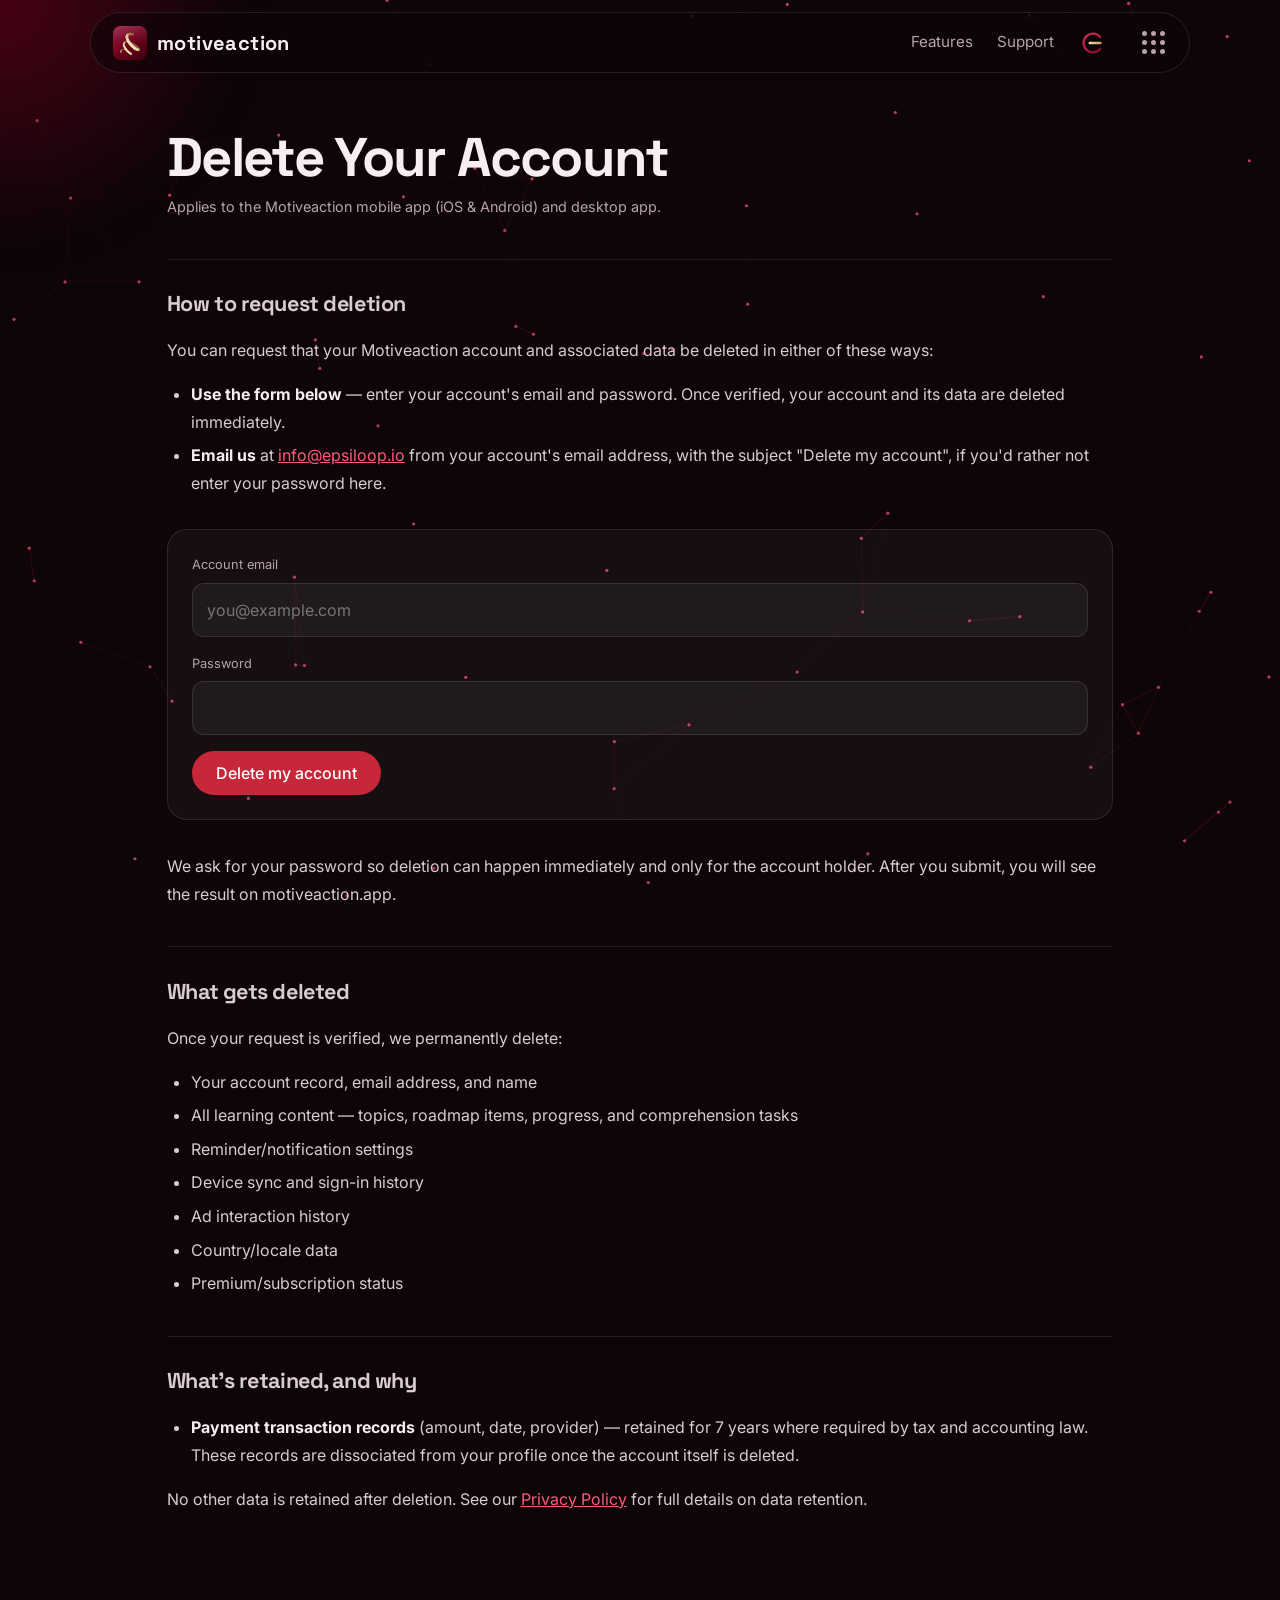
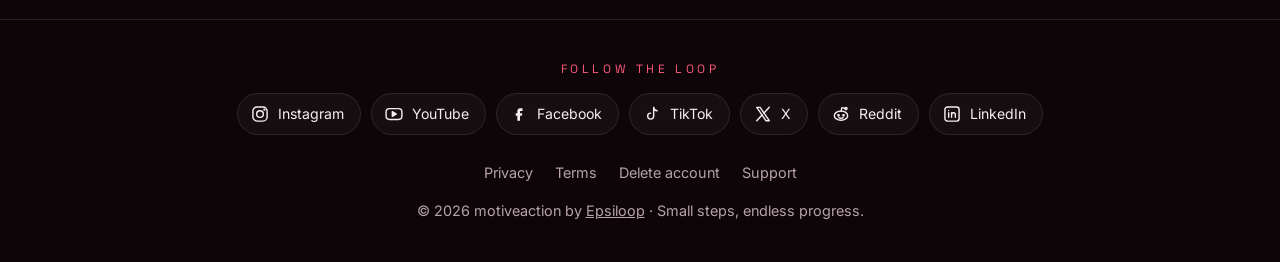
==== commit 1a4ec892: "add google analytics" ====
--- a/delete-account.html
+++ b/delete-account.html
@@ -1,6 +1,9 @@
 <!doctype html>
 <html lang="en">
 <head>
+  <!-- Google Tag Manager -->
+  <script>(function(w,d,s,l,i){w[l]=w[l]||[];w[l].push({"gtm.start":new Date().getTime(),event:"gtm.js"});var f=d.getElementsByTagName(s)[0],j=d.createElement(s),dl=l!="dataLayer"?"&l="+l:"";j.async=true;j.src="https://www.googletagmanager.com/gtm.js?id="+i+dl;f.parentNode.insertBefore(j,f);})(window,document,"script","dataLayer","GTM-TGGK56BC");</script>
+  <!-- End Google Tag Manager -->
 <meta charset="utf-8">
 <meta name="viewport" content="width=device-width,initial-scale=1">
 <title>Delete Your Account — MotiveAction</title>
@@ -22,6 +25,9 @@
 <meta name="twitter:description" content="How to request deletion of your MotiveAction account and data.">
 <meta name="twitter:image" content="https://motiveaction.epsiloop.io/og-image.png">
 <link rel="manifest" href="site.webmanifest">
+<meta property="og:image:alt" content="Motiveaction — Delete Your Account">
+<meta name="twitter:image:alt" content="Motiveaction — Delete Your Account">
+<script type="application/ld+json">{"@context": "https://schema.org", "@type": "BreadcrumbList", "itemListElement": [{"@type": "ListItem", "position": 1, "name": "Motiveaction", "item": "https://motiveaction.epsiloop.io/"}, {"@type": "ListItem", "position": 2, "name": "Delete Your Account", "item": "https://motiveaction.epsiloop.io/delete-account.html"}]}</script>
 <link rel="icon" href="png/motiveaction-64.png" type="image/png">
 <link rel="apple-touch-icon" href="png/motiveaction-180.png">
 <link rel="preconnect" href="https://fonts.googleapis.com">
@@ -30,6 +36,9 @@
 <link rel="stylesheet" href="style.css">
 </head>
 <body>
+<!-- Google Tag Manager (noscript) -->
+<noscript><iframe src="https://www.googletagmanager.com/ns.html?id=GTM-TGGK56BC" height="0" width="0" style="display:none;visibility:hidden"></iframe></noscript>
+<!-- End Google Tag Manager (noscript) -->
 <canvas id="bg" aria-hidden="true"></canvas>
 <div class="glow" aria-hidden="true"></div>
 
